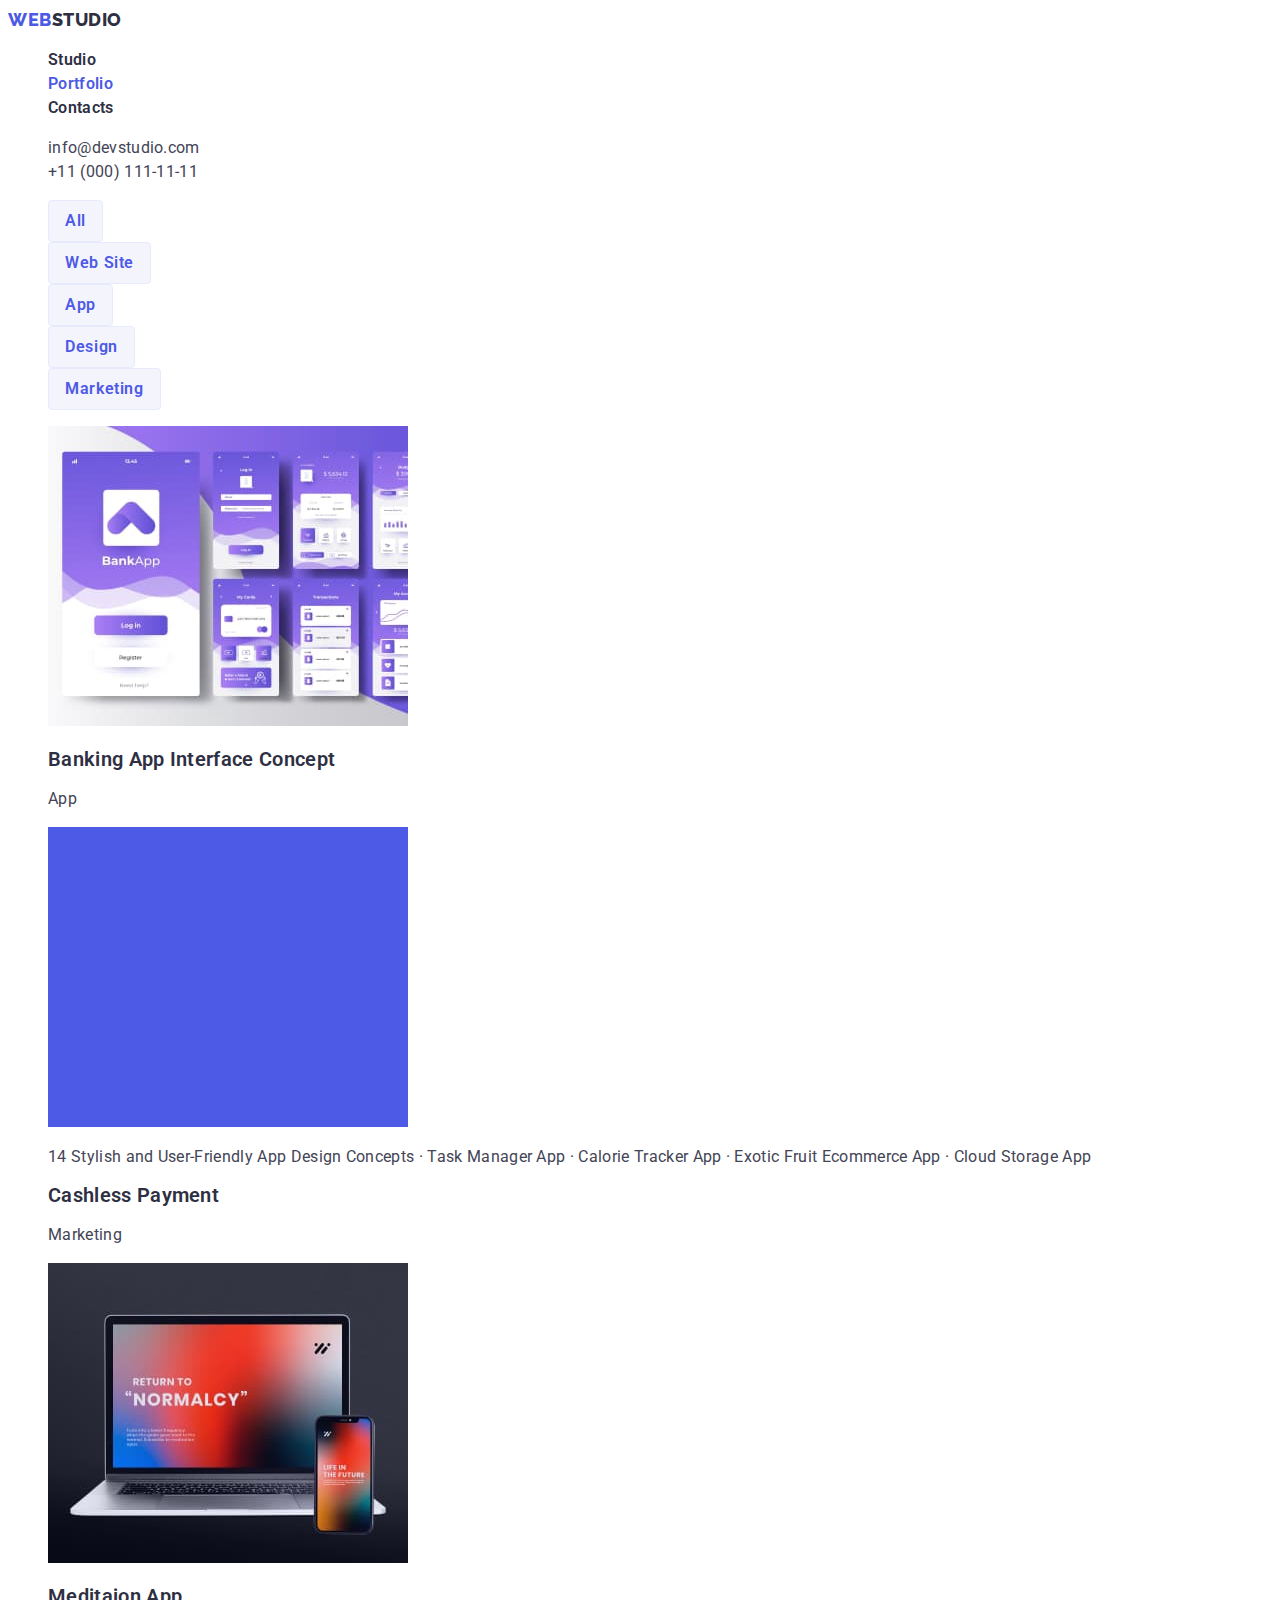
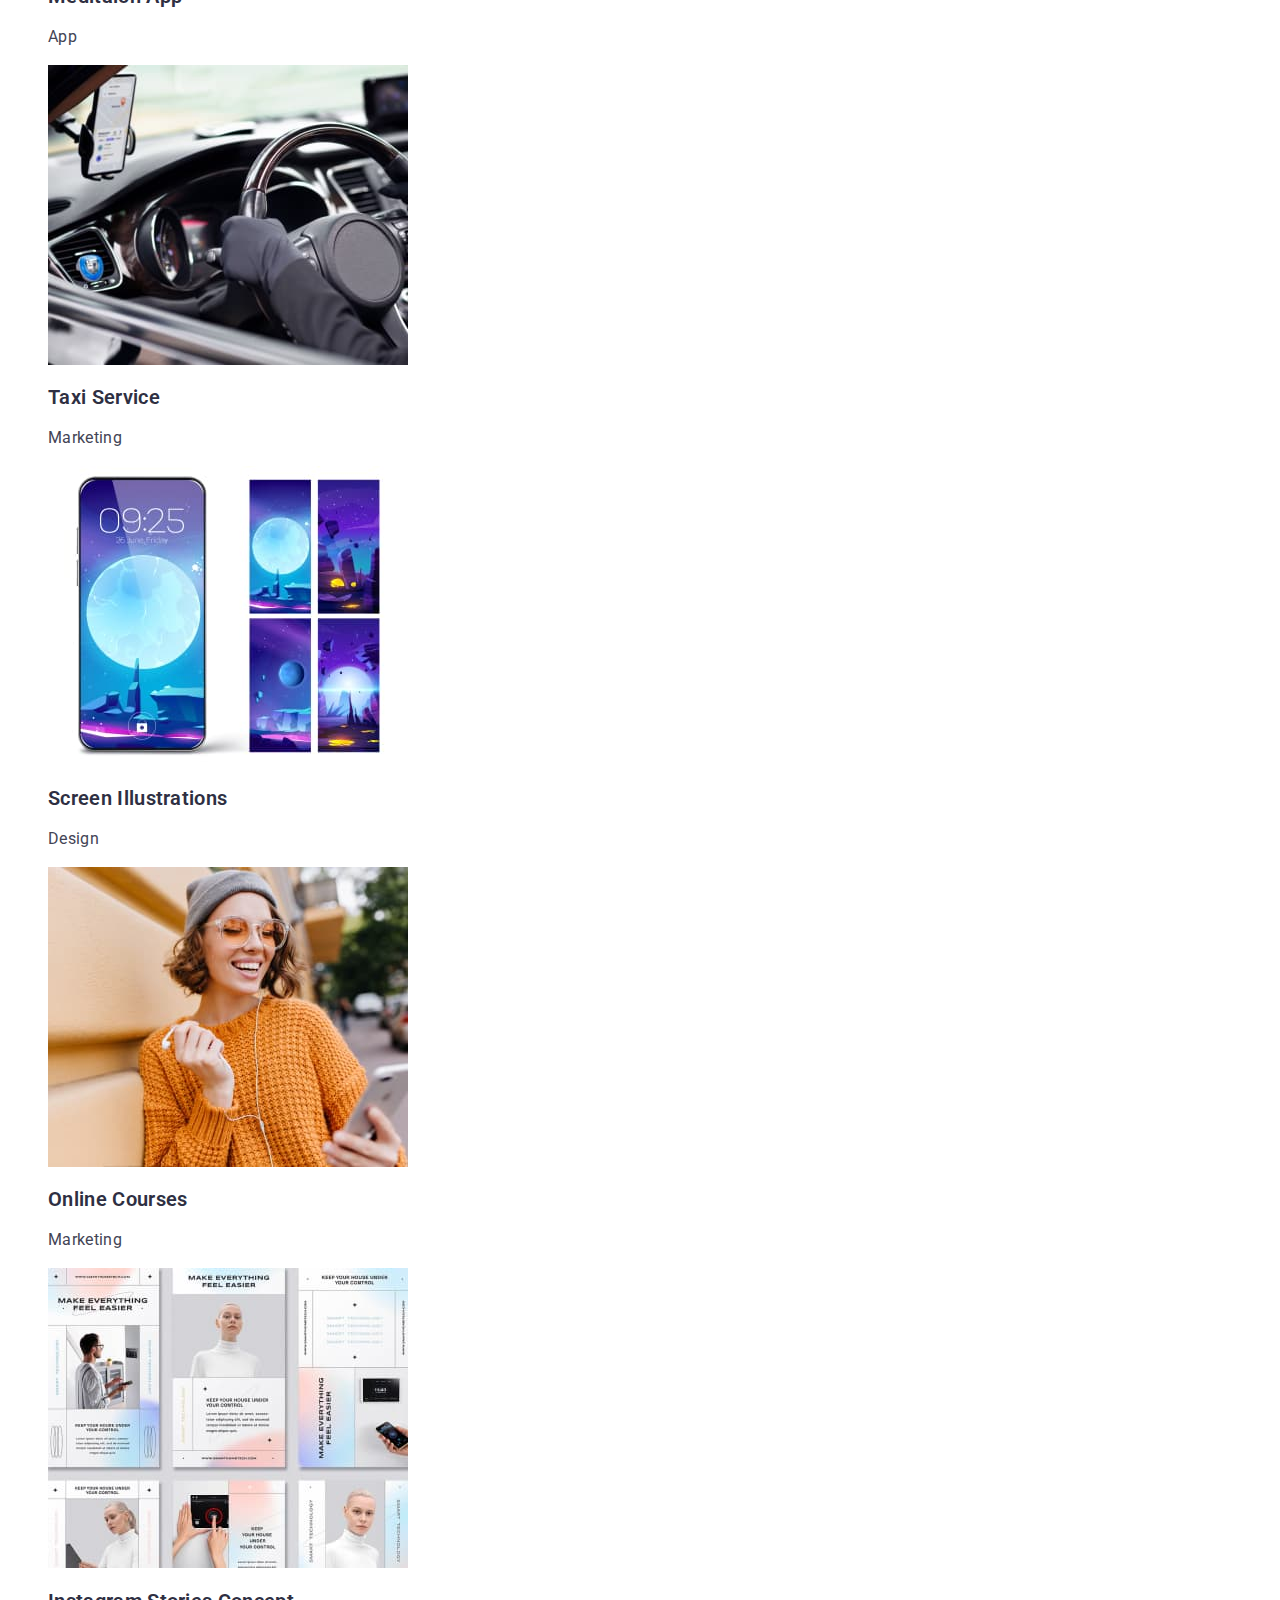
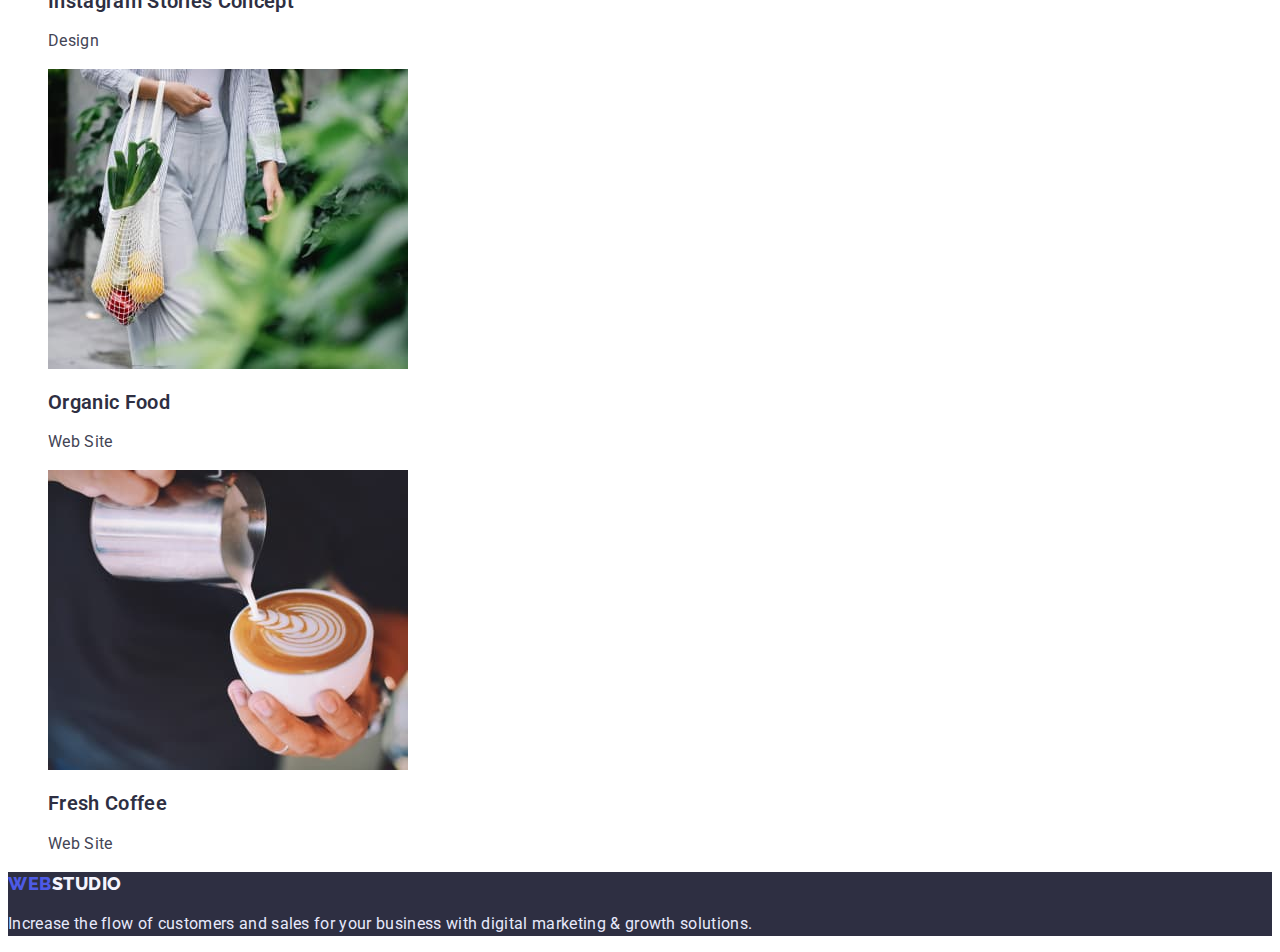
==== portfolio.html @ cc3a15bc "files from last homework" ====
<!DOCTYPE html>
<html lang="en">
<head>
    <meta charset="UTF-8">
    <meta http-equiv="X-UA-Compatible" content="IE=edge">
    <meta name="viewport" content="width=device-width, initial-scale=1.0">
    <title>PORTFOLIO</title>

    <link rel="preconnect" href="https://fonts.googleapis.com">
    <link rel="preconnect" href="https://fonts.gstatic.com" crossorigin>
    <link href="https://fonts.googleapis.com/css2?family=Raleway:wght@800&family=Roboto:wght@400;500;700;900&display=swap" rel="stylesheet">

    <link rel="stylesheet" href="./css/styles.css">

</head>
<body>
  <header>
    <nav>
        <a href="./index.html" class="logo list"><span class="logo-blue list">WEB</span>STUDIO</a>
        <ul class="header-nav list">
            <li><a class="header-nav-link" aria-current="true" href="./index.html">Studio</a></li>
            <li><a class="header-nav-link current" href="./portfolio.html">Portfolio</a></li>
            <li><a class="header-nav-link" href="#">Contacts</a></li>
        </ul>
    </nav>
        <ul class="list">
            <li><a class="contacts-link" href="mailo:info@devstudio.com">info@devstudio.com</a></li>
            <li><a class="contacts-link" href="tel:+11(000)1111111">+11 (000) 111-11-11</a></li>
        </ul>
</header>
    <main>
      <section>
        <h1 class="visually-hidden">Portfolio</h1>
            <ul class="portfolio list">
                <li><button class="portfolio-button" type="button">All</button></li>
                <li><button class="portfolio-button" type="button">Web Site</button></li>
                <li><button class="portfolio-button" type="button">App</button></li>
                <li><button class="portfolio-button" type="button">Design</button></li>                    
                <li><button class="portfolio-button" type="button">Marketing</button></li>
            </ul>
          <ul class="portfolio list">
              <li><img src="./images/app.jpg" alt="App interface" width="360">
                  <h2 class="portfolio-title">Banking App Interface Concept</h2>
                  <p class="portfolio-text">App</p>
              </li>
              <li><img src="./images/text.jpg" alt="list of apps" width="360">
                <p>14 Stylish and User-Friendly App Design Concepts · Task Manager App · Calorie Tracker App · Exotic Fruit Ecommerce App · Cloud Storage App</p>
                <h2 class="portfolio-title">Cashless Payment</h2>
                <p class="portfolio-text">Marketing</p>
              </li>
              <li><img src="./images/notebookphone.jpg" alt="Notebook and phone" width="360">
                <h2 class="portfolio-title">Meditaion App</h2>
                <p class="portfolio-text">App</p>
              </li>
              <li><img src="./images/car.jpg" alt="Car interface" width="360">
                <h2 class="portfolio-title">Taxi Service</h2>
                <p class="portfolio-text">Marketing</p>
              </li>
              <li><img src="./images/screen.jpg" alt="Screen Illustrations" width="360">
                <h2 class="portfolio-title">Screen Illustrations</h2>
                <p class="portfolio-text">Design</p>
              </li>
              <li><img src="./images/girl.jpg" alt="Girl with phone" width="360">
                <h2 class="portfolio-title">Online Courses</h2>
                <p class="portfolio-text">Marketing</p>
              </li>
              <li><img src="./images/presentation.jpg" alt="Presentation" width="360">
                <h2 class="portfolio-title">Instagram Stories Concept</h2>
                <p class="portfolio-text">Design</p>
              </li>
              <li><img src="./images/food.jpg" alt="Organic Food" width="360">
                <h2 class="portfolio-title">Organic Food</h2>
                <p class="portfolio-text">Web Site</p>
              </li>
              <li><img src="./images/coffee.jpg" alt="Hands with coffee" width="360">
                <h2 class="portfolio-title">Fresh Coffee</h2>
                <p class="portfolio-text">Web Site</p>
              </li>
          </ul>
      </section>

    </main>
    <footer class="footer">
      <a class="logo-footer list" href="./index.html"><span class="logo-blue list">WEB</span>STUDIO</a>
      <p class="footer-text">Increase the flow of customers and sales for your business with digital marketing & growth solutions.</p>
  </footer>
</body>
</html>
---- css/styles.css ----
:root {
    --primary-text-color: #434455;
    --title-text-color: #2E2F42;
    --accent-color: #4D5AE5;
    --background-color:#2E2F42;
}

body {
    color: var(--primary-text-color);
    font-family: 'Roboto',sans-serif;
    letter-spacing: 0.02em;
    background-color: var(--primary-white);
}

.visually-hidden {
        position: absolute;
        width: 1px;
        height: 1px;
        margin: -1px;
        border: 0;
        padding: 0;
        white-space: nowrap;
        clip-path: inset(100%);
        clip: rect(0 0 0 0);
        overflow: hidden;
}

.logo {
    font-family: 'Raleway', sans-serif;
    font-weight: 800;
    font-size: 18px;
    line-height: 1.33;
    letter-spacing: 0.03em;
    color:var(--title-text-color);
}

.logo-blue {
    color: var(--accent-color);
}

.header-nav-link {
    font-weight: 600;
    font-size: 16px;
    line-height: 1.5;
    color: var(--title-text-color);
    text-decoration: none;
}

.header-nav-link.current {
    color: var(--accent-color);
}

.header-nav-link:focus,
.header-nav-link:hover{
    color: var(--primary-text-color);
}

.list {
    text-decoration: none;
    list-style: none;
}

.contacts-link {
    font-weight: 400;
    font-size: 16px;
    line-height: 1.5;
    text-decoration: none;
    color: var(--primary-text-color);
}

.contacts-link:hover,
.contacts-link:focus {
    color: var(--accent-color);
}

/* HERO */

.hero {
    background-color: var(--background-color);
}

.hero-title {
font-weight: 600;
font-size: 56px;
line-height: 1.07;
text-align: center;
color: #FFFFFF;
}

.hero-button {
    font-family: inherit;
    font-weight: 600;
    font-size: 16px;
    line-height: 1.88;
    letter-spacing: 0.04em;
    color: #FFFFFF;
    background-color: var(--accent-color);
    cursor: pointer;
    padding: 16px 32px;
    text-align: center;
    border-radius: 4px;
    box-shadow: 0px 4px 4px rgba(0, 0, 0, 0.15);
    border: none;
}

/* ABOUT */

.about-title {
    font-weight: 600;
    font-size: 20px;
    line-height: 1.2;
    color: var(--title-text-color);
}

.about-text {
    font-size: 16px;
    line-height: 1.5;
}

/* WORK */

.work-title {
    font-weight: 600;
    font-size: 36px;
    line-height: 1.11;
    text-align: center;
    text-transform: capitalize;
    color: var(--title-text-color);
}

/* OUR TEAM */

.team {
    background-color: #F4F4FD;
}

.team-main-title {
    font-weight: 600;
    font-size: 36px;
    line-height: 1.11;
    text-align: center;
    text-transform: capitalize;
    color: var(--title-text-color);
}

.team-title {
    font-size: 20px;
    line-height: 1.2;
    text-align: center;
    color: var(--title-text-color);
}

.team-text {
    font-size: 16px;
line-height: 1.5;
text-align: center;
}

/* FOOTER */

.footer {
    background-color: var(--background-color);
}

.logo-footer {
    font-family: 'Raleway', sans-serif;
    font-weight: 800;
    font-size: 18px;
    line-height: 1.33;
    letter-spacing: 0.03em;
    color:#F4F4FD;
}

.footer-text {
    font-size: 16px;
    line-height: 1.5;
    color: #E7E9FC;
}

/* PORTFOLIO */

.portfolio-button {
    font-family: 'Roboto', sans-serif;
    font-weight: 600;
    font-size: 16px;
    line-height:1.5;
    color: var(--accent-color);
    background-color: #F4F4FD;
    letter-spacing: 0.04em;
    cursor: pointer;
    padding: 8px 16px;
    text-align: center;
    border-radius: 4px;
    border: 1px solid #E7E9FC;
}

.portfolio-button:focus,
.portfolio-button:hover {
background-color: var(--accent-color);
color: #FFFFFF;
}

.portfolio-title {
    font-weight: 600;
    font-size: 20px;
    line-height: 1.2;
    color: var(--title-text-color);
}

.portfolio-text {
    color: var(--primary-text-color);
    font-size: 16px;
    line-height: 1.5;
}
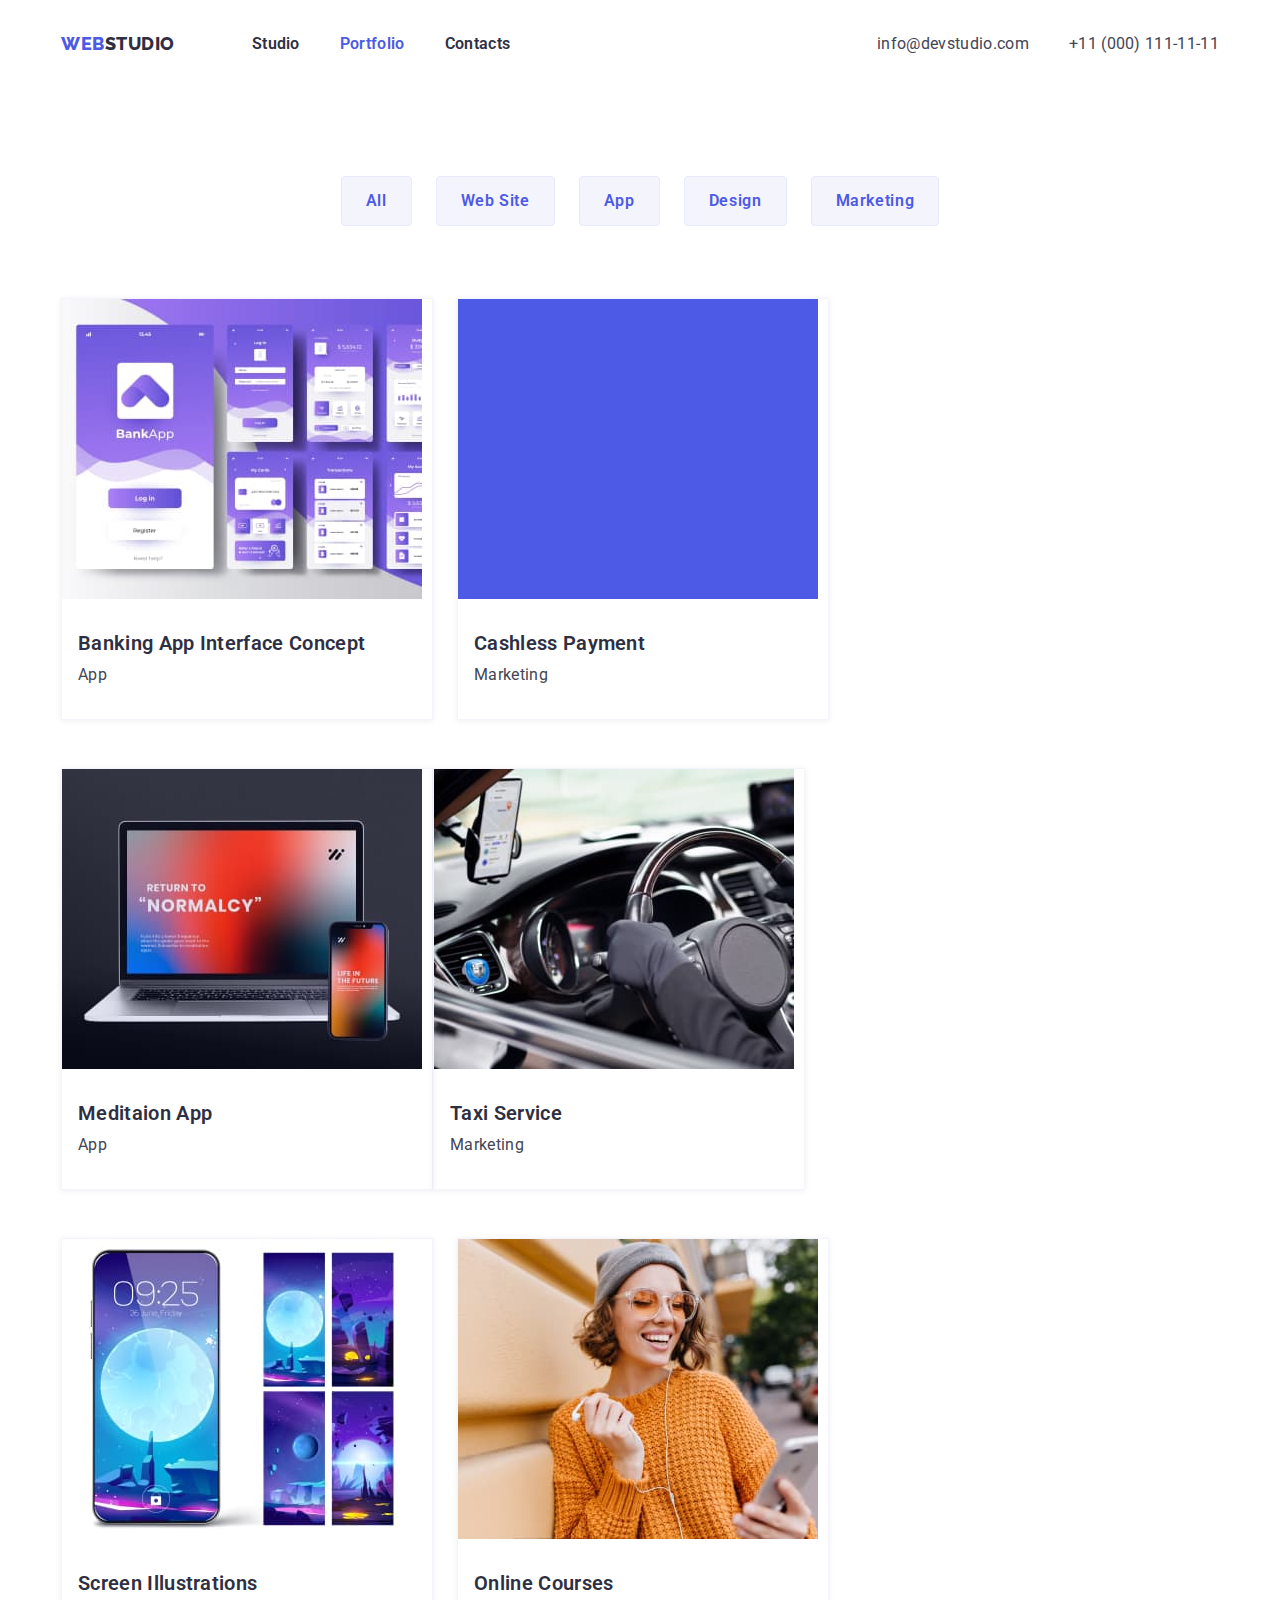
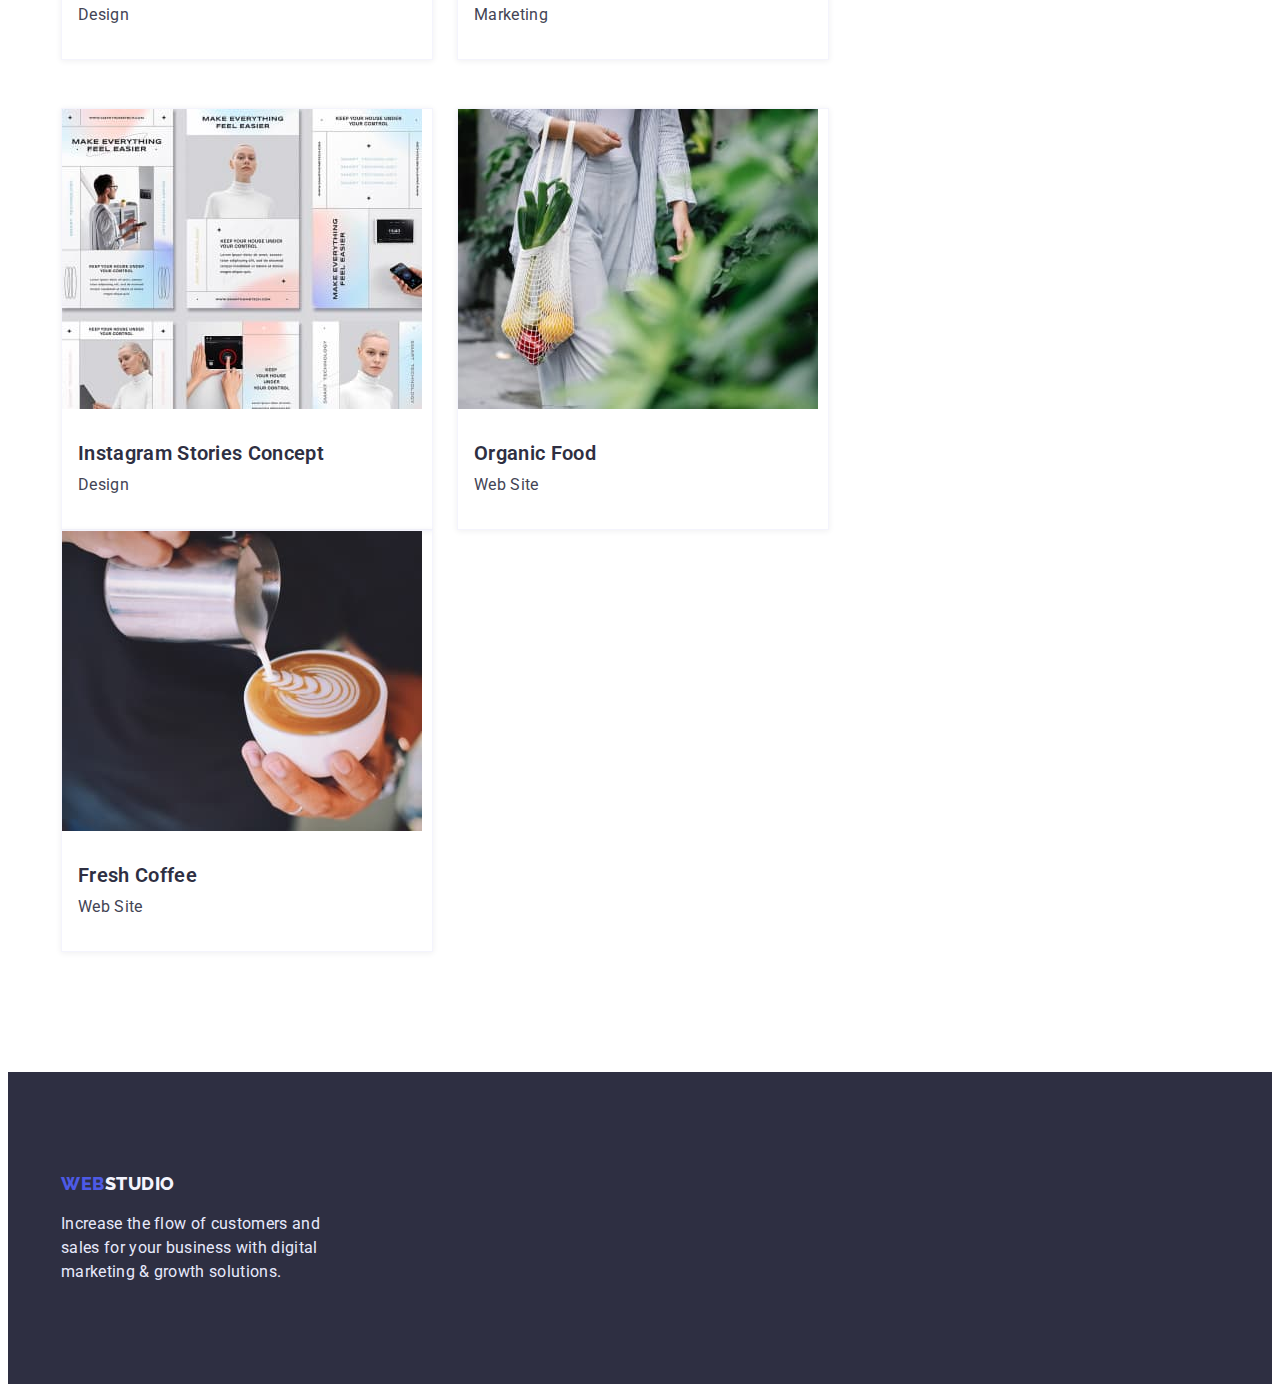
==== commit 7694ee8c: "done homework 3" ====
--- a/portfolio.html
+++ b/portfolio.html
@@ -10,79 +10,104 @@
     <link rel="preconnect" href="https://fonts.gstatic.com" crossorigin>
     <link href="https://fonts.googleapis.com/css2?family=Raleway:wght@800&family=Roboto:wght@400;500;700;900&display=swap" rel="stylesheet">
 
+    <link rel="stylesheet" href="https://cdnjs.cloudflare.com/ajax/libs/modern-normalize/1.1.0/modern-normalize.min.css" integrity="sha512-wpPYUAdjBVSE4KJnH1VR1HeZfpl1ub8YT/NKx4PuQ5NmX2tKuGu6U/JRp5y+Y8XG2tV+wKQpNHVUX03MfMFn9Q==" crossorigin="anonymous" referrerpolicy="no-referrer" />
     <link rel="stylesheet" href="./css/styles.css">
 
 </head>
 <body>
-  <header>
-    <nav>
-        <a href="./index.html" class="logo list"><span class="logo-blue list">WEB</span>STUDIO</a>
-        <ul class="header-nav list">
-            <li><a class="header-nav-link" aria-current="true" href="./index.html">Studio</a></li>
-            <li><a class="header-nav-link current" href="./portfolio.html">Portfolio</a></li>
-            <li><a class="header-nav-link" href="#">Contacts</a></li>
-        </ul>
-    </nav>
-        <ul class="list">
-            <li><a class="contacts-link" href="mailo:info@devstudio.com">info@devstudio.com</a></li>
-            <li><a class="contacts-link" href="tel:+11(000)1111111">+11 (000) 111-11-11</a></li>
-        </ul>
+  <header class="header">
+    <div class="container main-head">
+        <nav class="main-head">
+            <a href="./index.html" class="logo list"><span class="logo-blue list">WEB</span>STUDIO</a>
+            <ul class="header-nav list">
+                <li class="item"><a class="header-nav-link" href="./index.html">Studio</a></li>
+                <li class="item"><a class="header-nav-link current" aria-current="true" href="./portfolio.html">Portfolio</a></li>
+                <li class="item"><a class="header-nav-link" href="#">Contacts</a></li>
+            </ul>
+        </nav>
+            <ul class="contacts list">
+                <li class="item"><a class="contacts-link" href="mailo:info@devstudio.com">info@devstudio.com</a></li>
+                <li class="item"><a class="contacts-link" href="tel:+11(000)1111111">+11 (000) 111-11-11</a></li>
+            </ul>
+    </div>
 </header>
     <main>
       <section>
-        <h1 class="visually-hidden">Portfolio</h1>
-            <ul class="portfolio list">
-                <li><button class="portfolio-button" type="button">All</button></li>
-                <li><button class="portfolio-button" type="button">Web Site</button></li>
-                <li><button class="portfolio-button" type="button">App</button></li>
-                <li><button class="portfolio-button" type="button">Design</button></li>                    
-                <li><button class="portfolio-button" type="button">Marketing</button></li>
+        <div class="container">
+          <h1 class="visually-hidden">Portfolio</h1>
+              <ul class="portfolio-nav list">
+                  <li class="item"><button class="portfolio-button" type="button">All</button></li>
+                  <li class="item"><button class="portfolio-button" type="button">Web Site</button></li>
+                  <li class="item"><button class="portfolio-button" type="button">App</button></li>
+                  <li class="item"><button class="portfolio-button" type="button">Design</button></li>                    
+                  <li class="item"><button class="portfolio-button" type="button">Marketing</button></li>
+              </ul>
+            <ul class="portfolio-main list">
+                <li class="item"><img src="./images/app.jpg" alt="App interface" width="360">
+                  <div class="padding">  
+                    <h2 class="portfolio-title">Banking App Interface Concept</h2>
+                    <p class="portfolio-text">App</p>
+                  </div>
+                </li>
+                <li class="item"><img src="./images/text.jpg" alt="list of apps" width="360">
+                  <!-- <p>14 Stylish and User-Friendly App Design Concepts · Task Manager App · Calorie Tracker App · Exotic Fruit Ecommerce App · Cloud Storage App</p> -->
+                  <div class="padding">
+                    <h2 class="portfolio-title">Cashless Payment</h2>
+                    <p class="portfolio-text">Marketing</p>
+                  </div>
+                </li>
+                <li class="item"><img src="./images/notebookphone.jpg" alt="Notebook and phone" width="360">
+                  <div class="padding">
+                    <h2 class="portfolio-title">Meditaion App</h2>
+                    <p class="portfolio-text">App</p>
+                  </div>
+                </li>
+                <li class="item"><img src="./images/car.jpg" alt="Car interface" width="360">
+                  <div class="padding">
+                  <h2 class="portfolio-title">Taxi Service</h2>
+                  <p class="portfolio-text">Marketing</p>
+                </div>
+                </li>
+                <li class="item"><img src="./images/screen.jpg" alt="Screen Illustrations" width="360">
+                  <div class="padding">
+                  <h2 class="portfolio-title">Screen Illustrations</h2>
+                  <p class="portfolio-text">Design</p>
+                </div>
+                </li>
+                <li class="item"><img src="./images/girl.jpg" alt="Girl with phone" width="360">
+                  <div class="padding">
+                    <h2 class="portfolio-title">Online Courses</h2>
+                    <p class="portfolio-text">Marketing</p>
+                  </div>
+                </li>
+                <li class="item"><img src="./images/presentation.jpg" alt="Presentation" width="360">
+                  <div class="padding">
+                    <h2 class="portfolio-title">Instagram Stories Concept</h2>
+                    <p class="portfolio-text">Design</p>
+                  </div>
+                </li>
+                <li class="item"><img src="./images/food.jpg" alt="Organic Food" width="360">
+                  <div class="padding">
+                    <h2 class="portfolio-title">Organic Food</h2>
+                    <p class="portfolio-text">Web Site</p>
+                  </div>
+                </li>
+                <li class="item"><img src="./images/coffee.jpg" alt="Hands with coffee" width="360">
+                  <div class="padding">
+                    <h2 class="portfolio-title">Fresh Coffee</h2>
+                    <p class="portfolio-text">Web Site</p>
+                  </div>
+                </li>
             </ul>
-          <ul class="portfolio list">
-              <li><img src="./images/app.jpg" alt="App interface" width="360">
-                  <h2 class="portfolio-title">Banking App Interface Concept</h2>
-                  <p class="portfolio-text">App</p>
-              </li>
-              <li><img src="./images/text.jpg" alt="list of apps" width="360">
-                <p>14 Stylish and User-Friendly App Design Concepts · Task Manager App · Calorie Tracker App · Exotic Fruit Ecommerce App · Cloud Storage App</p>
-                <h2 class="portfolio-title">Cashless Payment</h2>
-                <p class="portfolio-text">Marketing</p>
-              </li>
-              <li><img src="./images/notebookphone.jpg" alt="Notebook and phone" width="360">
-                <h2 class="portfolio-title">Meditaion App</h2>
-                <p class="portfolio-text">App</p>
-              </li>
-              <li><img src="./images/car.jpg" alt="Car interface" width="360">
-                <h2 class="portfolio-title">Taxi Service</h2>
-                <p class="portfolio-text">Marketing</p>
-              </li>
-              <li><img src="./images/screen.jpg" alt="Screen Illustrations" width="360">
-                <h2 class="portfolio-title">Screen Illustrations</h2>
-                <p class="portfolio-text">Design</p>
-              </li>
-              <li><img src="./images/girl.jpg" alt="Girl with phone" width="360">
-                <h2 class="portfolio-title">Online Courses</h2>
-                <p class="portfolio-text">Marketing</p>
-              </li>
-              <li><img src="./images/presentation.jpg" alt="Presentation" width="360">
-                <h2 class="portfolio-title">Instagram Stories Concept</h2>
-                <p class="portfolio-text">Design</p>
-              </li>
-              <li><img src="./images/food.jpg" alt="Organic Food" width="360">
-                <h2 class="portfolio-title">Organic Food</h2>
-                <p class="portfolio-text">Web Site</p>
-              </li>
-              <li><img src="./images/coffee.jpg" alt="Hands with coffee" width="360">
-                <h2 class="portfolio-title">Fresh Coffee</h2>
-                <p class="portfolio-text">Web Site</p>
-              </li>
-          </ul>
+          </div>
       </section>
 
     </main>
     <footer class="footer">
-      <a class="logo-footer list" href="./index.html"><span class="logo-blue list">WEB</span>STUDIO</a>
-      <p class="footer-text">Increase the flow of customers and sales for your business with digital marketing & growth solutions.</p>
+      <div class="container">
+          <a class="logo-footer list" href="./index.html"><span class="logo-blue list">WEB</span>STUDIO</a>
+          <p class="footer-text">Increase the flow of customers and sales for your business with digital marketing & growth solutions.</p>
+      </div>
   </footer>
 </body>
 </html>--- a/css/styles.css
+++ b/css/styles.css
@@ -5,9 +5,36 @@
     --background-color:#2E2F42;
 }
 
+.container {
+    margin: 0 auto;
+    max-width: 1158px;
+    padding-left: 15px;
+    padding-right: 15px;
+}
+
+h1,
+h2,
+h3,
+ul,
+p {
+    margin: 0;
+    padding: 0;
+}
+
+.section {
+    padding-top: 120px;
+    padding-bottom: 120px;
+}
+
+img {
+    display: block;
+    max-width: 100%;
+    height: auto;
+}
+
 body {
     color: var(--primary-text-color);
-    font-family: 'Roboto',sans-serif;
+    font-family: 'roboto',sans-serif;
     letter-spacing: 0.02em;
     background-color: var(--primary-white);
 }
@@ -26,16 +53,35 @@
 }
 
 .logo {
-    font-family: 'Raleway', sans-serif;
+    font-family: 'raleway', sans-serif;
     font-weight: 800;
     font-size: 18px;
     line-height: 1.33;
     letter-spacing: 0.03em;
     color:var(--title-text-color);
+    margin-right: 77px;
 }
 
 .logo-blue {
     color: var(--accent-color);
+}
+
+.header {
+    padding-top: 24px;
+    padding-bottom: 24px;
+}
+
+.main-head {
+    display: flex;
+    align-items: center;
+}
+
+.header-nav {
+    display: flex;
+}
+
+.header-nav .item:not(:last-child) {
+    margin-right: 40px;
 }
 
 .header-nav-link {
@@ -60,6 +106,11 @@
     list-style: none;
 }
 
+.contacts {
+    display: flex;
+    margin-left: auto;
+}
+
 .contacts-link {
     font-weight: 400;
     font-size: 16px;
@@ -73,25 +124,32 @@
     color: var(--accent-color);
 }
 
+.contacts .item:not(:last-child) {
+    margin-right: 40px;
+}
+
 /* HERO */
 
 .hero {
+    padding-top: 192px;
+    padding-bottom: 192px;
     background-color: var(--background-color);
+    text-align: center;
 }
 
 .hero-title {
-font-weight: 600;
-font-size: 56px;
-line-height: 1.07;
-text-align: center;
-color: #FFFFFF;
+    font-weight: 600;
+    font-size: 56px;
+    line-height: 1.07;
+    text-align: center;
+    color: #FFFFFF;
 }
 
 .hero-button {
     font-family: inherit;
     font-weight: 600;
     font-size: 16px;
-    line-height: 1.88;
+    line-height: 1.18;
     letter-spacing: 0.04em;
     color: #FFFFFF;
     background-color: var(--accent-color);
@@ -100,10 +158,22 @@
     text-align: center;
     border-radius: 4px;
     box-shadow: 0px 4px 4px rgba(0, 0, 0, 0.15);
-    border: none;
+    margin-top: 48px;
 }
 
 /* ABOUT */
+
+.about-main {
+    display: flex;
+}
+
+.about-main li:not(:last-child) {
+    margin-right: 24px;
+}
+
+.about-main .item {
+    width: calc(100% / 3 - 30px);
+}
 
 .about-title {
     font-weight: 600;
@@ -113,11 +183,25 @@
 }
 
 .about-text {
+    margin-top: 8px;
     font-size: 16px;
     line-height: 1.5;
 }
 
 /* WORK */
+
+.work {
+    padding-bottom: 120px;
+}
+
+.work-photo {
+    display: flex;
+    margin-top: 72px;
+}
+
+.work-photo .item:not(:last-child) {
+    margin-right: 24px;
+}
 
 .work-title {
     font-weight: 600;
@@ -132,6 +216,11 @@
 
 .team {
     background-color: #F4F4FD;
+}
+
+.team-main {
+    display: flex;
+    margin-top: 72px;
 }
 
 .team-main-title {
@@ -152,14 +241,36 @@
 
 .team-text {
     font-size: 16px;
-line-height: 1.5;
-text-align: center;
+    line-height: 1.5;
+    text-align: center;
+}
+
+.team-main .item:not(:last-child) {
+    margin-right: 24px;
+}
+
+.team-main .item {
+    align-items: center;
+    box-shadow: 0px 1px 6px rgba(46, 47, 66, 0.08), 0px 1px 1px rgba(46, 47, 66, 0.16), 0px 2px 1px rgba(46, 47, 66, 0.08);
+border-radius: 0px 0px 4px 4px;
+background-color: #FFFFFF;
+}
+
+.padding {
+    padding-top: 32px;
+    padding-bottom: 32px;
+}
+
+.padding p {
+    margin-top: 8px;
 }
 
 /* FOOTER */
 
 .footer {
     background-color: var(--background-color);
+    padding-top: 100px;
+    padding-bottom: 100px;
 }
 
 .logo-footer {
@@ -175,9 +286,21 @@
     font-size: 16px;
     line-height: 1.5;
     color: #E7E9FC;
+    margin-top: 16px;
+    width: 264px;
 }
 
 /* PORTFOLIO */
+
+.portfolio-nav {
+    display: flex;
+    padding-top: 96px;
+    justify-content: center;
+}
+
+.portfolio-nav .item:not(:last-child) {
+margin-right: 24px;
+}
 
 .portfolio-button {
     font-family: 'Roboto', sans-serif;
@@ -188,7 +311,7 @@
     background-color: #F4F4FD;
     letter-spacing: 0.04em;
     cursor: pointer;
-    padding: 8px 16px;
+    padding: 12px 24px;
     text-align: center;
     border-radius: 4px;
     border: 1px solid #E7E9FC;
@@ -205,10 +328,41 @@
     font-size: 20px;
     line-height: 1.2;
     color: var(--title-text-color);
+    margin-left: 16px;
 }
 
 .portfolio-text {
     color: var(--primary-text-color);
     font-size: 16px;
     line-height: 1.5;
-}+    margin-left: 16px;
+}
+
+.portfolio-main {
+    display: flex;
+    padding-top: 72px;
+    padding-bottom: 120px;
+    flex-wrap: wrap;
+
+}
+
+.portfolio-main .item {
+    border: 0.5px solid #F4F4FD;
+    box-shadow: 0px 1px 6px rgba(46, 47, 66, 0.08);
+}
+
+.portfolio-main .item {
+    margin-right: 24px;
+    margin-bottom: 48px;
+    width: calc(100% / 3 - 16px);
+}
+
+.portfolio-main .item:nth-child(3n) {
+    margin-right: 0px;
+}
+
+.portfolio-main .item:nth-last-child(-n+3) {
+    margin-bottom: 0;
+}
+
+
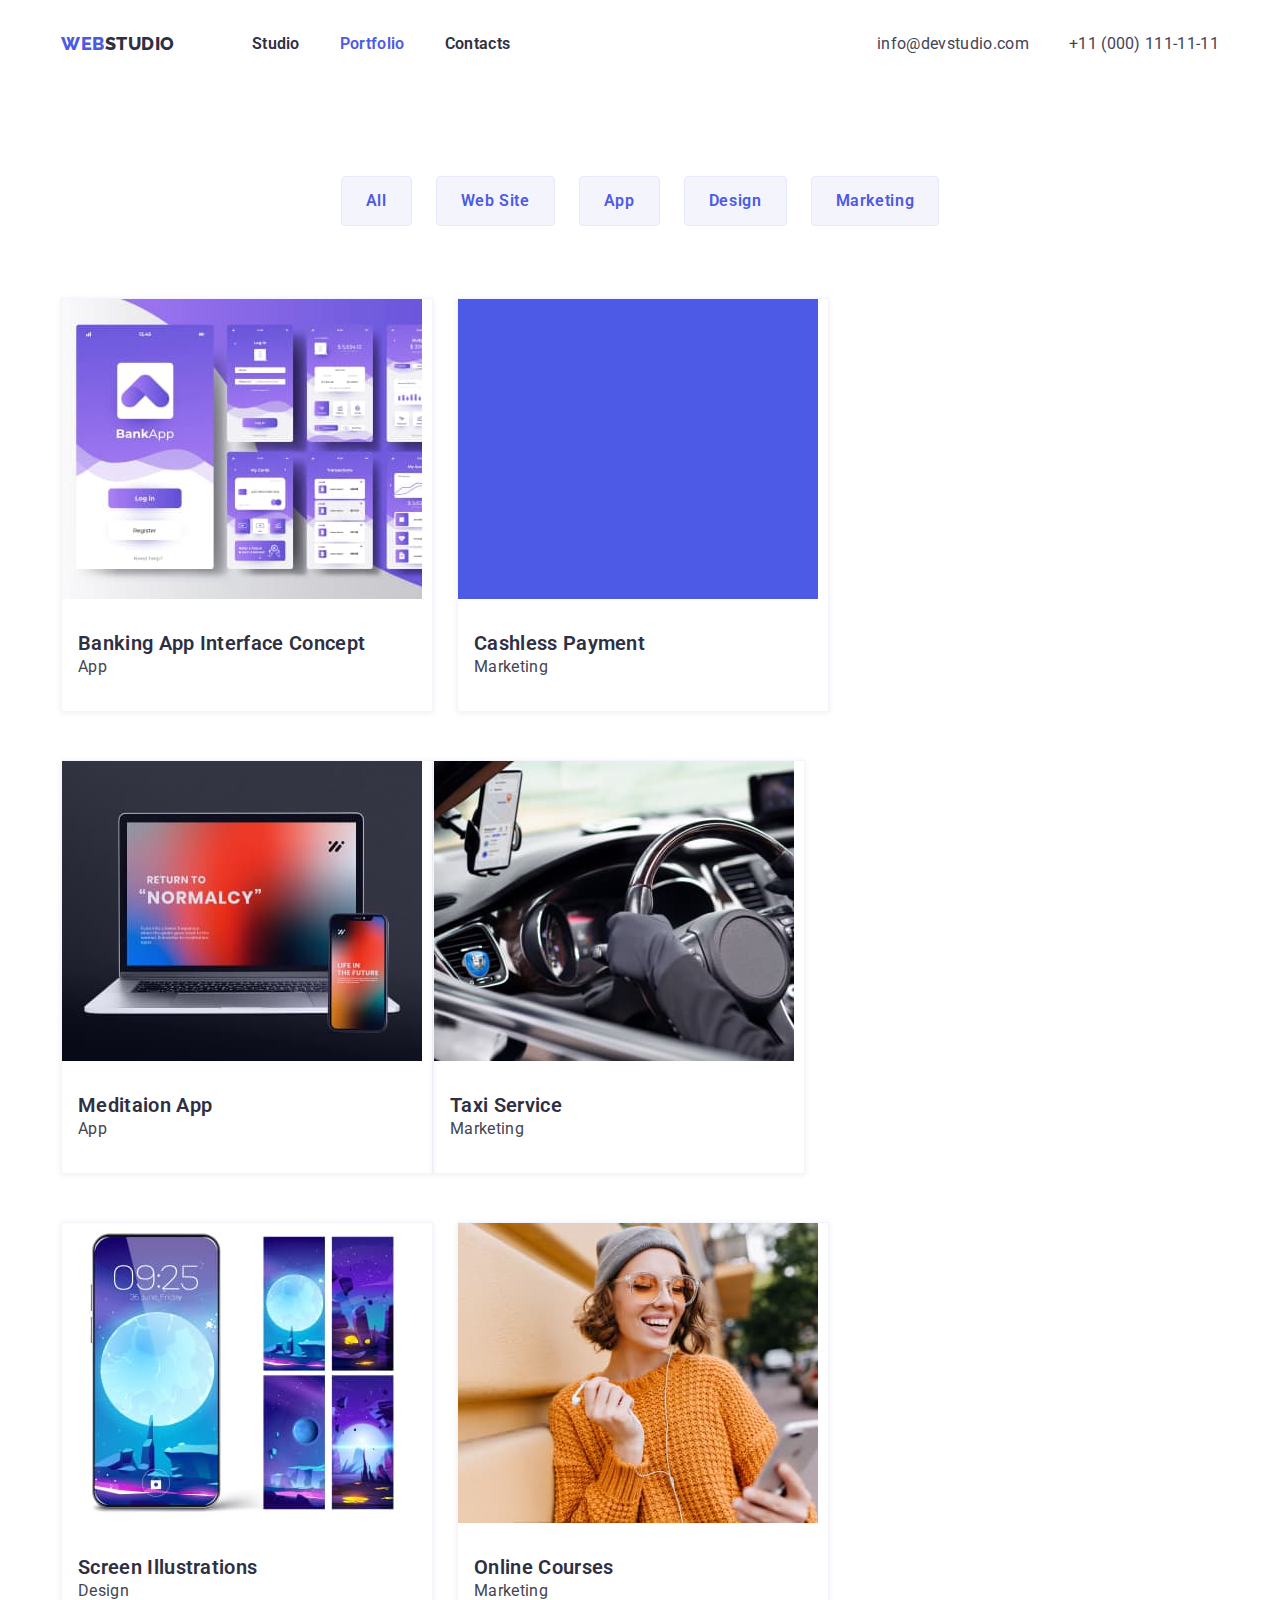
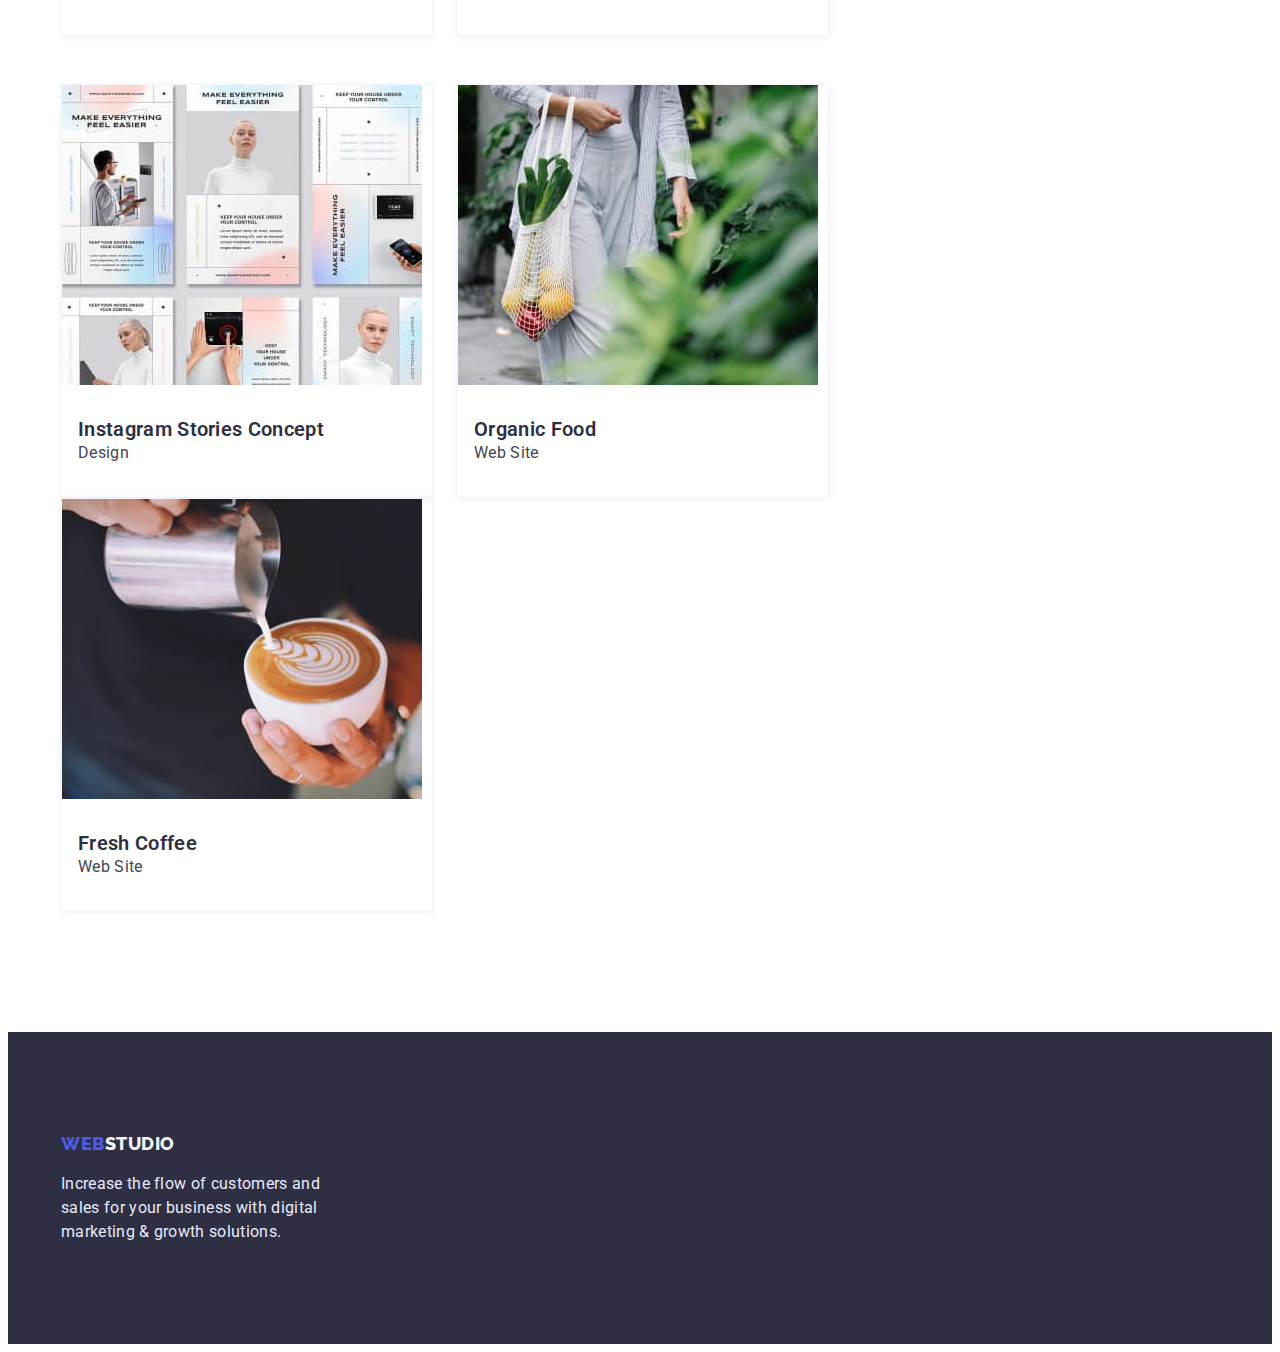
==== commit 6ba498eb: "fix padding portfolio" ====
--- a/portfolio.html
+++ b/portfolio.html
@@ -44,56 +44,56 @@
               </ul>
             <ul class="portfolio-main list">
                 <li class="item"><img src="./images/app.jpg" alt="App interface" width="360">
-                  <div class="padding">  
+                  <div class="padding-portfolio">  
                     <h2 class="portfolio-title">Banking App Interface Concept</h2>
                     <p class="portfolio-text">App</p>
                   </div>
                 </li>
                 <li class="item"><img src="./images/text.jpg" alt="list of apps" width="360">
                   <!-- <p>14 Stylish and User-Friendly App Design Concepts · Task Manager App · Calorie Tracker App · Exotic Fruit Ecommerce App · Cloud Storage App</p> -->
-                  <div class="padding">
+                  <div class="padding-portfolio">
                     <h2 class="portfolio-title">Cashless Payment</h2>
                     <p class="portfolio-text">Marketing</p>
                   </div>
                 </li>
                 <li class="item"><img src="./images/notebookphone.jpg" alt="Notebook and phone" width="360">
-                  <div class="padding">
+                  <div class="padding-portfolio">
                     <h2 class="portfolio-title">Meditaion App</h2>
                     <p class="portfolio-text">App</p>
                   </div>
                 </li>
                 <li class="item"><img src="./images/car.jpg" alt="Car interface" width="360">
-                  <div class="padding">
+                  <div class="padding-portfolio">
                   <h2 class="portfolio-title">Taxi Service</h2>
                   <p class="portfolio-text">Marketing</p>
                 </div>
                 </li>
                 <li class="item"><img src="./images/screen.jpg" alt="Screen Illustrations" width="360">
-                  <div class="padding">
+                  <div class="padding-portfolio">
                   <h2 class="portfolio-title">Screen Illustrations</h2>
                   <p class="portfolio-text">Design</p>
                 </div>
                 </li>
                 <li class="item"><img src="./images/girl.jpg" alt="Girl with phone" width="360">
-                  <div class="padding">
+                  <div class="padding-portfolio">
                     <h2 class="portfolio-title">Online Courses</h2>
                     <p class="portfolio-text">Marketing</p>
                   </div>
                 </li>
                 <li class="item"><img src="./images/presentation.jpg" alt="Presentation" width="360">
-                  <div class="padding">
+                  <div class="padding-portfolio">
                     <h2 class="portfolio-title">Instagram Stories Concept</h2>
                     <p class="portfolio-text">Design</p>
                   </div>
                 </li>
                 <li class="item"><img src="./images/food.jpg" alt="Organic Food" width="360">
-                  <div class="padding">
+                  <div class="padding-portfolio">
                     <h2 class="portfolio-title">Organic Food</h2>
                     <p class="portfolio-text">Web Site</p>
                   </div>
                 </li>
                 <li class="item"><img src="./images/coffee.jpg" alt="Hands with coffee" width="360">
-                  <div class="padding">
+                  <div class="padding-portfolio">
                     <h2 class="portfolio-title">Fresh Coffee</h2>
                     <p class="portfolio-text">Web Site</p>
                   </div>
--- a/css/styles.css
+++ b/css/styles.css
@@ -328,14 +328,12 @@
     font-size: 20px;
     line-height: 1.2;
     color: var(--title-text-color);
-    margin-left: 16px;
 }
 
 .portfolio-text {
     color: var(--primary-text-color);
     font-size: 16px;
     line-height: 1.5;
-    margin-left: 16px;
 }
 
 .portfolio-main {
@@ -365,4 +363,9 @@
     margin-bottom: 0;
 }
 
-
+.padding-portfolio {
+    padding-top: 32px;
+    padding-bottom: 32px;
+    padding-left: 16px;
+}
+
